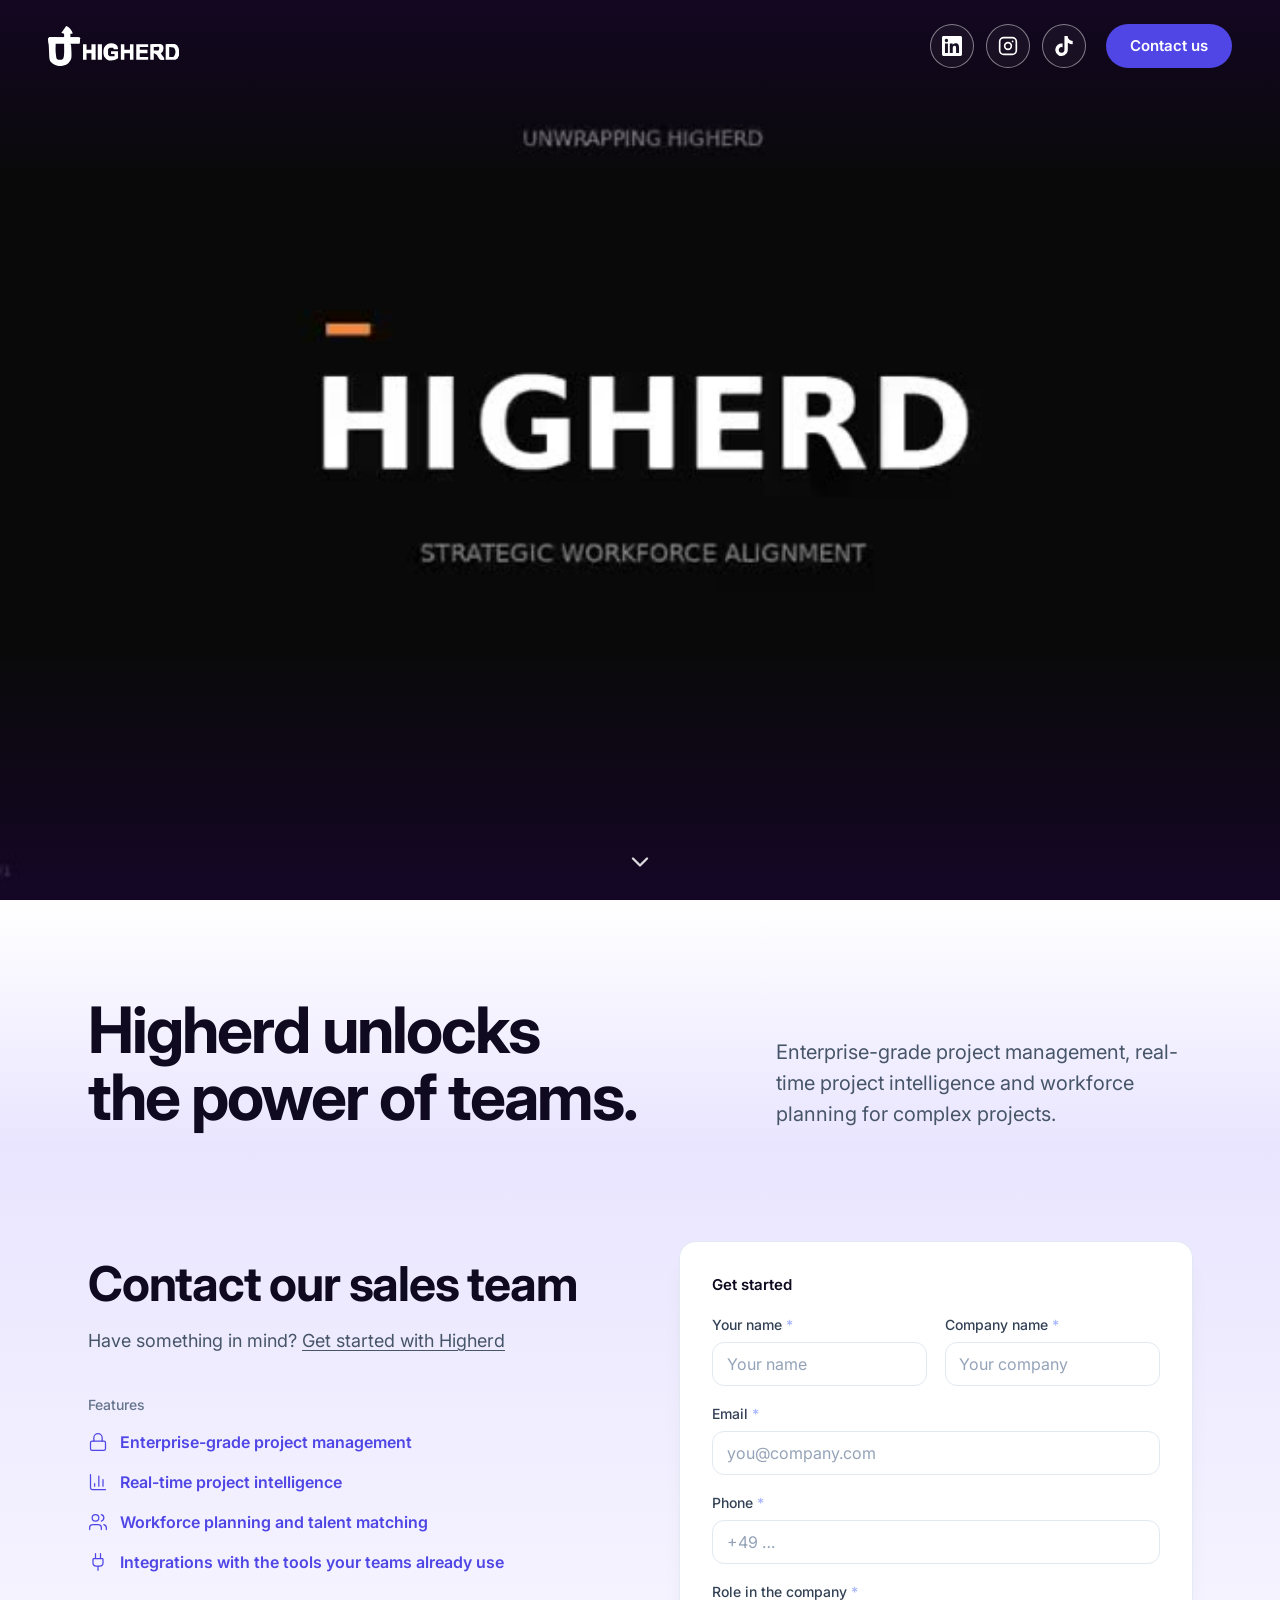
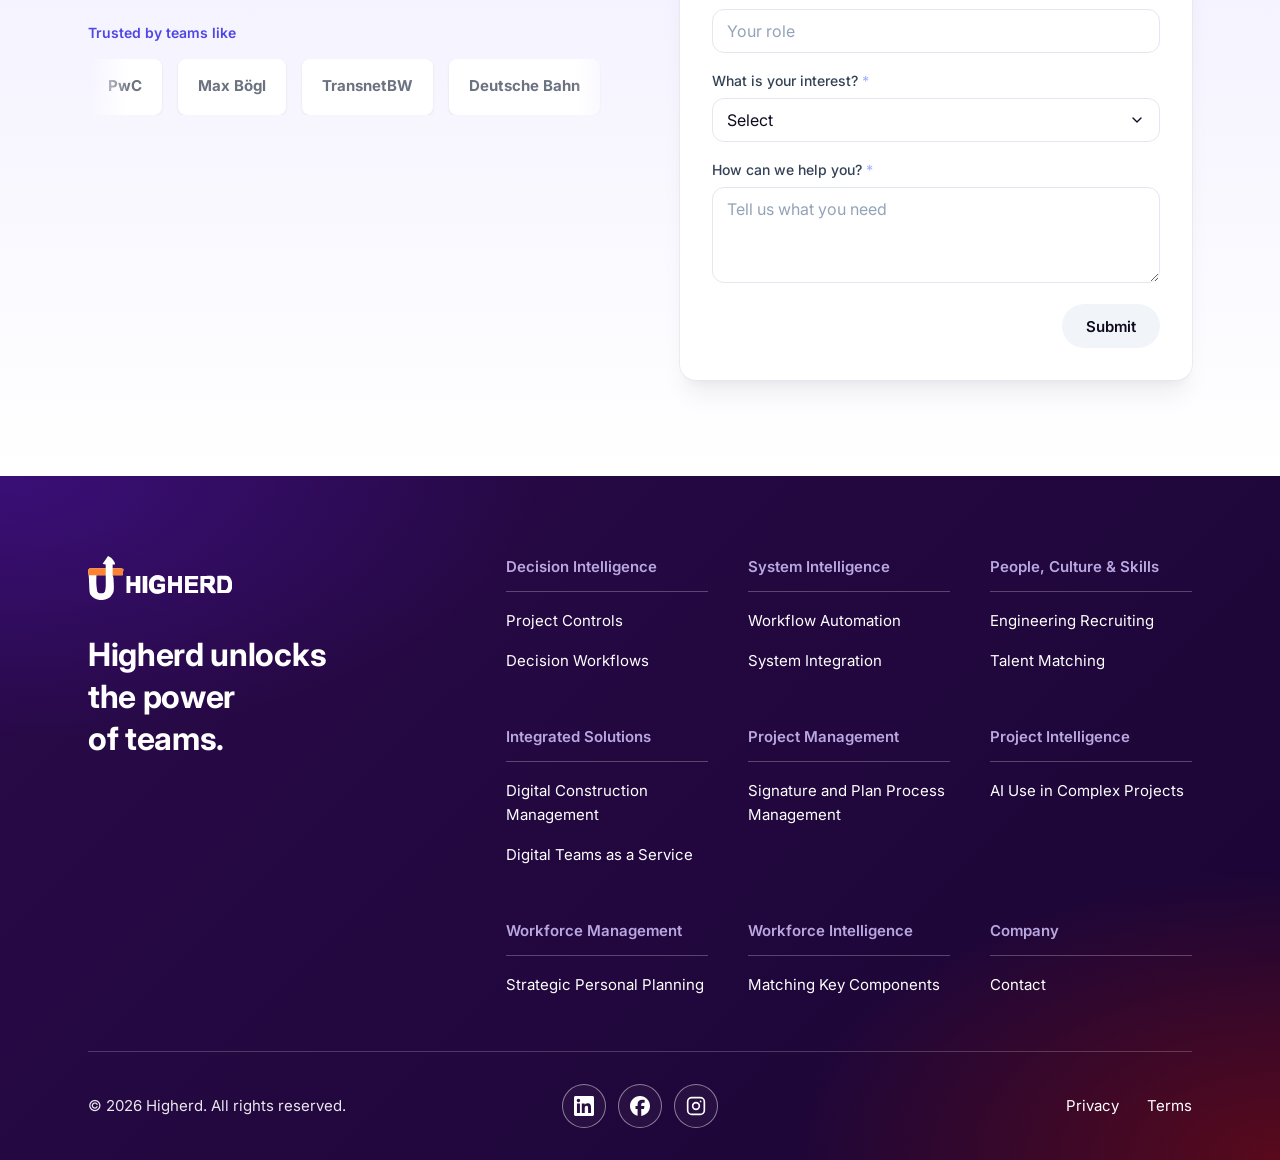
==== index.html @ 8d68bb4e "Footer: white logo with orange accent, no badge" ====
<!DOCTYPE html>
<html lang="en">
<head>
  <meta charset="UTF-8">
  <meta name="viewport" content="width=device-width, initial-scale=1">
  <title>Higherd – Unlocking the power of teams</title>
  <meta name="description" content="Higherd brings enterprise-grade project management, real-time project intelligence and workforce planning to complex construction projects.">
  <meta name="theme-color" content="#1A0533">

  <!-- Open Graph -->
  <meta property="og:type" content="website">
  <meta property="og:site_name" content="Higherd">
  <meta property="og:title" content="Higherd – Unlocking the power of teams">
  <meta property="og:description" content="Enterprise-grade project management, real-time project intelligence and workforce planning for complex projects.">
  <meta property="og:image" content="https://higherdcoding.github.io/Higherd/assets/img/hero-poster.jpg">
  <meta property="og:url" content="https://higherdcoding.github.io/Higherd/">
  <meta name="twitter:card" content="summary_large_image">

  <!-- Favicon -->
  <link rel="icon" href="assets/img/favicon.svg" type="image/svg+xml">

  <!-- Fonts -->
  <link rel="preconnect" href="https://fonts.googleapis.com">
  <link rel="preconnect" href="https://fonts.gstatic.com" crossorigin>
  <link href="https://fonts.googleapis.com/css2?family=Inter:wght@400;500;600;700&display=swap" rel="stylesheet">

  <link rel="stylesheet" href="css/style.css?v=5">
  <script src="js/main.js?v=5" defer></script>
</head>
<body>

  <!-- Icon sprite (referenced with <use>) -->
  <svg class="sprite" xmlns="http://www.w3.org/2000/svg" aria-hidden="true" focusable="false">
    <symbol id="icon-linkedin" viewBox="0 0 24 24">
      <path fill="currentColor" d="M20.45 20.45h-3.55v-5.57c0-1.33-.03-3.04-1.85-3.04-1.86 0-2.14 1.45-2.14 2.94v5.67H9.35V9h3.41v1.56h.05c.48-.9 1.64-1.85 3.37-1.85 3.6 0 4.27 2.37 4.27 5.46v6.28zM5.34 7.43a2.06 2.06 0 1 1 0-4.13 2.06 2.06 0 0 1 0 4.13zm1.78 13.02H3.56V9h3.56v11.45zM22.23 0H1.77C.79 0 0 .77 0 1.73v20.54C0 23.23.79 24 1.77 24h20.45c.98 0 1.78-.77 1.78-1.73V1.73C24 .77 23.2 0 22.22 0z"/>
    </symbol>
    <symbol id="icon-instagram" viewBox="0 0 24 24">
      <g fill="none" stroke="currentColor" stroke-width="2" stroke-linecap="round" stroke-linejoin="round">
        <rect x="2" y="2" width="20" height="20" rx="5"/>
        <circle cx="12" cy="12" r="4"/>
        <path d="M17.5 6.5h.01"/>
      </g>
    </symbol>
    <symbol id="icon-tiktok" viewBox="0 0 24 24">
      <path fill="currentColor" d="M12.53.02C13.84 0 15.14.01 16.44 0c.08 1.53.63 3.09 1.75 4.17 1.12 1.11 2.7 1.62 4.24 1.79v4.03a10.6 10.6 0 0 1-5.82-1.9c-.01 2.92.01 5.84-.02 8.75a7.6 7.6 0 0 1-1.35 3.94 7.47 7.47 0 0 1-5.91 3.21 7.3 7.3 0 0 1-4.08-1.03 7.53 7.53 0 0 1-3.65-5.71c-.02-.5-.03-1-.01-1.49a7.5 7.5 0 0 1 8.73-6.68c.02 1.48-.04 2.96-.04 4.44a3.43 3.43 0 0 0-4.38 2.12c-.21.51-.15 1.07-.14 1.61a3.2 3.2 0 0 0 3.5 2.87 3.3 3.3 0 0 0 2.77-1.61c.19-.33.4-.67.41-1.06.1-1.79.06-3.57.07-5.36.01-4.03-.01-8.05.02-12.07z"/>
    </symbol>
    <symbol id="icon-facebook" viewBox="0 0 24 24">
      <path fill="currentColor" d="M9.1 23.69v-7.98H6.63v-3.67H9.1v-1.58c0-4.09 1.85-5.98 5.86-5.98.4 0 .96.04 1.47.1.39.04.78.11 1.14.2v3.32l-.65-.03-.73-.01c-.71 0-1.26.1-1.68.31-.28.14-.52.36-.68.62-.26.42-.37 1-.37 1.75v1.3h3.92l-.39 2.1-.29 1.56H13.5v8.25C19.4 23.24 24 18.18 24 12.04c0-6.63-5.37-12-12-12S0 5.42 0 12.04c0 5.63 3.87 10.35 9.1 11.65z"/>
    </symbol>
    <symbol id="icon-lock" viewBox="0 0 24 24">
      <g fill="none" stroke="currentColor" stroke-width="1.5" stroke-linecap="round" stroke-linejoin="round">
        <rect width="18" height="11" x="3" y="11" rx="2"/>
        <path d="M7 11V7a5 5 0 0 1 10 0v4"/>
      </g>
    </symbol>
    <symbol id="icon-chart" viewBox="0 0 24 24">
      <path fill="none" stroke="currentColor" stroke-width="1.5" stroke-linecap="round" stroke-linejoin="round" d="M3 3v16a2 2 0 0 0 2 2h16M18 17V9M13 17V5M8 17v-3"/>
    </symbol>
    <symbol id="icon-users" viewBox="0 0 24 24">
      <g fill="none" stroke="currentColor" stroke-width="1.5" stroke-linecap="round" stroke-linejoin="round">
        <path d="M16 21v-2a4 4 0 0 0-4-4H6a4 4 0 0 0-4 4v2M16 3.13a4 4 0 0 1 0 7.74M22 21v-2a4 4 0 0 0-3-3.87"/>
        <circle cx="9" cy="7" r="4"/>
      </g>
    </symbol>
    <symbol id="icon-plug" viewBox="0 0 24 24">
      <path fill="none" stroke="currentColor" stroke-width="1.5" stroke-linecap="round" stroke-linejoin="round" d="M12 22v-5M15 8V2M9 8V2M17 8a1 1 0 0 1 1 1v4a4 4 0 0 1-4 4h-4a4 4 0 0 1-4-4V9a1 1 0 0 1 1-1z"/>
    </symbol>
    <symbol id="icon-check" viewBox="0 0 24 24">
      <path fill="none" stroke="currentColor" stroke-width="2" stroke-linecap="round" stroke-linejoin="round" d="M20 6 9 17l-5-5"/>
    </symbol>
    <symbol id="icon-chevron-down" viewBox="0 0 24 24">
      <path fill="none" stroke="currentColor" stroke-width="2" stroke-linecap="round" stroke-linejoin="round" d="m6 9 6 6 6-6"/>
    </symbol>
  </svg>

  <main>
    <!-- ============ HERO ============ -->
    <section class="hero" aria-label="Higherd brand video">
      <div class="hero__media" aria-hidden="true">
        <video class="hero__video" autoplay muted loop playsinline preload="metadata"
               poster="assets/img/hero-poster.jpg" tabindex="-1">
          <source src="assets/video/higherd-hero-mobile.mp4" type="video/mp4" media="(max-width: 768px)">
          <source src="assets/video/higherd-hero.mp4" type="video/mp4">
        </video>
        <div class="hero__overlay"></div>
      </div>

      <header class="hero__bar">
        <a class="logo" href="./" aria-label="Higherd home">
          <img src="assets/img/logo-white.svg" alt="Higherd" width="131" height="40">
        </a>
      </header>

      <nav class="hero__actions" aria-label="Social media and contact">
        <ul class="social">
          <li>
            <a class="social__link" href="https://www.linkedin.com/company/82263184/" target="_blank" rel="noopener noreferrer" aria-label="Higherd on LinkedIn (opens in a new tab)">
              <svg aria-hidden="true" focusable="false"><use href="#icon-linkedin"/></svg>
            </a>
          </li>
          <li>
            <a class="social__link" href="https://www.instagram.com/higherd_solutions/" target="_blank" rel="noopener noreferrer" aria-label="Higherd on Instagram (opens in a new tab)">
              <svg aria-hidden="true" focusable="false"><use href="#icon-instagram"/></svg>
            </a>
          </li>
          <li>
            <a class="social__link" href="https://www.tiktok.com/@higherd_solutions" target="_blank" rel="noopener noreferrer" aria-label="Higherd on TikTok (opens in a new tab)">
              <svg aria-hidden="true" focusable="false"><use href="#icon-tiktok"/></svg>
            </a>
          </li>
        </ul>
        <a class="btn btn--primary" href="#contact">Contact us</a>
      </nav>

      <a class="hero__scroll" href="#intro" aria-label="Scroll down">
        <svg aria-hidden="true" focusable="false"><use href="#icon-chevron-down"/></svg>
      </a>
    </section>

    <!-- ============ INTRO ============ -->
    <section class="intro" id="intro" aria-labelledby="intro-title">
      <div class="intro__inner">
        <h1 id="intro-title" class="intro__title">Higherd unlocks the power of&nbsp;teams.</h1>
        <p class="intro__subline">Enterprise-grade project management, real-time project intelligence and workforce planning for complex projects.</p>
      </div>
    </section>

    <!-- ============ CONTACT ============ -->
    <section class="contact" id="contact" aria-labelledby="contact-title">
      <div class="contact__inner">
        <div class="contact__intro">
          <h2 id="contact-title" class="contact__title">Contact our sales team</h2>
          <p class="contact__lead">Have something in mind? <a href="#field-name">Get started with Higherd</a></p>

          <h3 class="contact__label">Features</h3>
          <ul class="features">
            <li><svg aria-hidden="true" focusable="false"><use href="#icon-lock"/></svg>Enterprise-grade project management</li>
            <li><svg aria-hidden="true" focusable="false"><use href="#icon-chart"/></svg>Real-time project intelligence</li>
            <li><svg aria-hidden="true" focusable="false"><use href="#icon-users"/></svg>Workforce planning and talent matching</li>
            <li><svg aria-hidden="true" focusable="false"><use href="#icon-plug"/></svg>Integrations with the tools your teams already use</li>
          </ul>

          <h3 class="contact__label contact__label--accent">Trusted by teams like</h3>
          <!-- TODO: replace the text chips with the real client logo files (e.g. <img src="assets/img/clients/db.svg" alt="Deutsche Bahn">) -->
          <div class="clients">
            <ul class="clients__track">
              <li>PwC</li>
              <li>Max Bögl</li>
              <li>TransnetBW</li>
              <li>Deutsche Bahn</li>
              <li>Alstom</li>
              <li>BEW</li>
              <li>Die Autobahn</li>
              <li>Hays</li>
            </ul>
            <!-- Duplicate for the seamless scrolling loop; hidden from screen readers -->
            <ul class="clients__track" aria-hidden="true">
              <li>PwC</li>
              <li>Max Bögl</li>
              <li>TransnetBW</li>
              <li>Deutsche Bahn</li>
              <li>Alstom</li>
              <li>BEW</li>
              <li>Die Autobahn</li>
              <li>Hays</li>
            </ul>
          </div>
        </div>

        <div class="contact__card">
          <!-- TODO: replace FORM_ENDPOINT_HERE with your form backend URL (e.g. https://formspree.io/f/xxxxxxx) -->
          <form class="form" id="contact-form" action="FORM_ENDPOINT_HERE" method="POST" novalidate>
            <p class="form__title">Get started</p>

            <div class="form__row">
              <div class="field">
                <label for="field-name">Your name <span class="req" aria-hidden="true">*</span></label>
                <input id="field-name" name="name" type="text" placeholder="Your name" autocomplete="name" required>
                <p class="field__error" id="field-name-error"></p>
              </div>
              <div class="field">
                <label for="field-company">Company name <span class="req" aria-hidden="true">*</span></label>
                <input id="field-company" name="company" type="text" placeholder="Your company" autocomplete="organization" required>
                <p class="field__error" id="field-company-error"></p>
              </div>
            </div>

            <div class="field">
              <label for="field-email">Email <span class="req" aria-hidden="true">*</span></label>
              <input id="field-email" name="email" type="email" placeholder="you@company.com" autocomplete="email" required>
              <p class="field__error" id="field-email-error"></p>
            </div>

            <div class="field">
              <label for="field-phone">Phone <span class="req" aria-hidden="true">*</span></label>
              <input id="field-phone" name="phone" type="tel" placeholder="+49 …" autocomplete="tel" required>
              <p class="field__error" id="field-phone-error"></p>
            </div>

            <div class="field">
              <label for="field-role">Role in the company <span class="req" aria-hidden="true">*</span></label>
              <input id="field-role" name="role" type="text" placeholder="Your role" autocomplete="organization-title" required>
              <p class="field__error" id="field-role-error"></p>
            </div>

            <div class="field">
              <label for="field-interest">What is your interest? <span class="req" aria-hidden="true">*</span></label>
              <select id="field-interest" name="requestType" required>
                <option value="">Select</option>
                <option>Project Management</option>
                <option>Project Intelligence</option>
                <option>Workforce Management</option>
                <option>Workforce Intelligence</option>
                <option>Not sure yet</option>
              </select>
              <p class="field__error" id="field-interest-error"></p>
            </div>

            <div class="field">
              <label for="field-message">How can we help you? <span class="req" aria-hidden="true">*</span></label>
              <textarea id="field-message" name="message" rows="3" placeholder="Tell us what you need" required></textarea>
              <p class="field__error" id="field-message-error"></p>
            </div>

            <p class="form__status" role="status" aria-live="polite"></p>

            <div class="form__actions">
              <button class="btn btn--light" type="submit">Submit</button>
            </div>
          </form>

          <div class="form__success" hidden tabindex="-1">
            <span class="form__success-icon"><svg aria-hidden="true" focusable="false"><use href="#icon-check"/></svg></span>
            <p class="form__success-title">Thank you!</p>
            <p>We've received your message and will get back to you shortly.</p>
          </div>
        </div>
      </div>
    </section>
  </main>

  <!-- ============ FOOTER ============ -->
  <footer class="footer" id="site-footer">
    <div class="footer__inner">
      <div class="footer__top">
        <div class="footer__brand">
          <a class="logo" href="./" aria-label="Higherd home">
            <img src="assets/img/logo-white-accent.svg" alt="Higherd" width="144" height="44" loading="lazy">
          </a>
          <p class="footer__tagline">Higherd unlocks<br>the power<br>of teams.</p>
        </div>

        <nav class="footer__groups" aria-label="Footer">
          <div class="footer__group">
            <h2 class="footer__heading">Decision Intelligence</h2>
            <ul class="footer__links">
              <li><a href="#">Project Controls</a></li><!-- TODO: add URL -->
              <li><a href="#">Decision Workflows</a></li><!-- TODO: add URL -->
            </ul>
          </div>
          <div class="footer__group">
            <h2 class="footer__heading">System Intelligence</h2>
            <ul class="footer__links">
              <li><a href="#">Workflow Automation</a></li><!-- TODO: add URL -->
              <li><a href="#">System Integration</a></li><!-- TODO: add URL -->
            </ul>
          </div>
          <div class="footer__group">
            <h2 class="footer__heading">People, Culture &amp; Skills</h2>
            <ul class="footer__links">
              <li><a href="#">Engineering Recruiting</a></li><!-- TODO: add URL -->
              <li><a href="#">Talent Matching</a></li><!-- TODO: add URL -->
            </ul>
          </div>

          <div class="footer__group">
            <h2 class="footer__heading">Integrated Solutions</h2>
            <ul class="footer__links">
              <li><a href="#">Digital Construction Management</a></li><!-- TODO: add URL -->
              <li><a href="#">Digital Teams as a Service</a></li><!-- TODO: add URL -->
            </ul>
          </div>
          <div class="footer__group">
            <h2 class="footer__heading">Project Management</h2>
            <ul class="footer__links">
              <li><a href="#">Signature and Plan Process Management</a></li><!-- TODO: add URL -->
            </ul>
          </div>
          <div class="footer__group">
            <h2 class="footer__heading">Project Intelligence</h2>
            <ul class="footer__links">
              <li><a href="#">AI Use in Complex Projects</a></li><!-- TODO: add URL -->
            </ul>
          </div>

          <div class="footer__group">
            <h2 class="footer__heading">Workforce Management</h2>
            <ul class="footer__links">
              <li><a href="#">Strategic Personal Planning</a></li><!-- TODO: add URL -->
            </ul>
          </div>
          <div class="footer__group">
            <h2 class="footer__heading">Workforce Intelligence</h2>
            <ul class="footer__links">
              <li><a href="#">Matching Key Components</a></li><!-- TODO: add URL -->
            </ul>
          </div>
          <div class="footer__group">
            <h2 class="footer__heading">Company</h2>
            <ul class="footer__links">
              <li><a href="#contact">Contact</a></li>
            </ul>
          </div>
        </nav>
      </div>

      <div class="footer__bottom">
        <p class="footer__copy">&copy; <span id="year">2026</span> Higherd. All rights reserved.</p>

        <ul class="social">
          <li>
            <a class="social__link" href="https://www.linkedin.com/company/82263184/" target="_blank" rel="noopener noreferrer" aria-label="Higherd on LinkedIn (opens in a new tab)">
              <svg aria-hidden="true" focusable="false"><use href="#icon-linkedin"/></svg>
            </a>
          </li>
          <li>
            <a class="social__link" href="https://www.facebook.com/p/Higherd-Solutions-100089678569215/" target="_blank" rel="noopener noreferrer" aria-label="Higherd on Facebook (opens in a new tab)">
              <svg aria-hidden="true" focusable="false"><use href="#icon-facebook"/></svg>
            </a>
          </li>
          <li>
            <a class="social__link" href="https://www.instagram.com/higherd_solutions/" target="_blank" rel="noopener noreferrer" aria-label="Higherd on Instagram (opens in a new tab)">
              <svg aria-hidden="true" focusable="false"><use href="#icon-instagram"/></svg>
            </a>
          </li>
        </ul>

        <ul class="footer__legal">
          <li><a href="#">Privacy</a></li><!-- TODO: add URL -->
          <li><a href="#">Terms</a></li><!-- TODO: add URL -->
        </ul>
      </div>
    </div>
  </footer>

</body>
</html>
---- css/style.css ----
/* =========================================================
   Higherd – single page
   Mobile-first. Breakpoints: 480px, 768px (tablet), 1024px (desktop)
   ========================================================= */

/* ---------- 1. Design tokens ---------- */
:root {
  --color-primary:      #4F46E5;
  --color-primary-dark: #4338CA;
  --color-logo:         #5B21B6;
  --color-bg-light:     #E9E5FF;
  --color-text:         #0F0A1F;
  --color-text-muted:   #475569;
  --color-footer-1:     #2A0A4A;
  --color-footer-2:     #1A0533;
  --color-footer-3:     #5C0A1A;
  --color-footer-glow:  #3B0F7A;
  --color-footer-head:  #B9A8E0;
  --color-white:        #FFFFFF;

  --font-sans: "Inter", system-ui, -apple-system, "Segoe UI", Roboto, Arial, sans-serif;

  --gutter: 16px;
  --content-max: 1200px;
  --tap: 44px;
  --radius-pill: 999px;
  --transition: 180ms ease;
}

/* ---------- 2. Reset & base ---------- */
*,
*::before,
*::after {
  box-sizing: border-box;
}

html {
  -webkit-text-size-adjust: 100%;
  scroll-behavior: smooth;
}

body {
  margin: 0;
  font-family: var(--font-sans);
  font-size: 1rem;
  line-height: 1.5;
  color: var(--color-text);
  background: var(--color-footer-2);
  -webkit-font-smoothing: antialiased;
}

img,
svg,
video {
  display: block;
  max-width: 100%;
}

h1,
h2,
p,
ul {
  margin: 0;
}

ul {
  padding: 0;
  list-style: none;
}

a {
  color: inherit;
}

/* Visible focus for keyboard users (white ring + purple halo works on video and dark footer) */
:focus-visible {
  outline: 3px solid var(--color-white);
  outline-offset: 3px;
  box-shadow: 0 0 0 6px rgba(79, 70, 229, 0.6);
}

/* Hidden SVG sprite */
.sprite {
  position: absolute;
  width: 0;
  height: 0;
  overflow: hidden;
}

/* ---------- 3. Shared components ---------- */

/* Logo */
.logo {
  display: inline-block;
  border-radius: 6px;
}

.logo img {
  height: 40px;
  width: auto;
}

/* Pill button */
.btn {
  display: inline-flex;
  align-items: center;
  justify-content: center;
  min-height: var(--tap);
  padding: 0 1.5rem;
  border-radius: var(--radius-pill);
  font-weight: 600;
  font-size: 0.9375rem;
  text-decoration: none;
  white-space: nowrap;
  transition: background-color var(--transition), transform var(--transition);
}

.btn--primary {
  background: var(--color-primary);
  color: var(--color-white);
}

.btn--primary:hover {
  background: var(--color-primary-dark);
}

.btn--primary:active {
  transform: translateY(1px);
}

/* Social icon buttons (circular outline, fill white on hover) */
.social {
  display: flex;
  gap: 12px;
}

.social__link {
  display: grid;
  place-items: center;
  width: var(--tap);
  height: var(--tap);
  border: 1px solid rgba(255, 255, 255, 0.45);
  border-radius: 50%;
  color: var(--color-white);
  background: rgba(255, 255, 255, 0.04);
  transition: background-color var(--transition), color var(--transition), border-color var(--transition);
}

.social__link svg {
  width: 20px;
  height: 20px;
}

.social__link:hover {
  background: var(--color-white);
  border-color: var(--color-white);
  color: var(--color-logo);
}

/* ---------- 4. Hero ---------- */
.hero {
  position: relative;
  display: grid;
  grid-template-rows: auto 1fr auto;
  min-height: 100vh;      /* fallback */
  min-height: 100svh;
  padding: 20px var(--gutter) 16px;
  color: var(--color-white);
  overflow: hidden;
  isolation: isolate;
}

/* Background video + poster fallback */
.hero__media {
  position: absolute;
  inset: 0;
  z-index: -1;
  background: var(--color-footer-2) url("../assets/img/hero-poster.jpg") center / cover no-repeat;
}

.hero__video {
  width: 100%;
  height: 100%;
  object-fit: cover;
}

/* Portrait screens: show the whole landscape frame so the video's own text isn't cropped.
   #090909 matches the video's background, so the letterbox is invisible. */
@media (max-aspect-ratio: 1/1) {
  .hero__media {
    background-color: #090909;
    background-size: contain;
  }

  .hero__video {
    object-fit: contain;
  }
}

/* Shade only the top and bottom edges (logo, buttons, chevron);
   the middle stays clear so the video's own typography reads cleanly */
.hero__overlay {
  position: absolute;
  inset: 0;
  background: linear-gradient(
    180deg,
    rgba(26, 5, 51, 0.6),
    transparent 20%,
    transparent 72%,
    rgba(26, 5, 51, 0.7)
  );
}

/* Top bar */
.hero__bar {
  display: flex;
  align-items: center;
  min-height: var(--tap);
}

/* Socials + contact: bottom area on mobile */
.hero__actions {
  grid-row: 2;
  align-self: end;
  display: flex;
  flex-wrap: wrap;
  align-items: center;
  justify-content: space-between;
  gap: 16px;
  padding-top: 1.25rem;
  border-top: 1px solid rgba(255, 255, 255, 0.2);
}

/* Scroll-down chevron */
.hero__scroll {
  grid-row: 3;
  justify-self: center;
  display: grid;
  place-items: center;
  width: var(--tap);
  height: var(--tap);
  margin-top: 12px;
  border-radius: 50%;
  color: var(--color-white);
  opacity: 0.85;
}

.hero__scroll svg {
  width: 28px;
  height: 28px;
  animation: nudge 1.8s ease-in-out infinite;
}

.hero__scroll:hover {
  opacity: 1;
}

@keyframes nudge {
  0%, 100% { transform: translateY(0); }
  50%      { transform: translateY(6px); }
}

/* ---------- 4a. Intro (headline below the video) ---------- */
.intro {
  color: var(--color-text);
  background: linear-gradient(180deg, var(--color-white), var(--color-bg-light));
}

.intro__inner {
  display: grid;
  gap: 1.25rem;
  max-width: var(--content-max);
  margin: 0 auto;
  padding: 4rem var(--gutter) 1rem;
}

.intro__title {
  font-size: clamp(2.25rem, 4vw + 1rem, 4rem);
  font-weight: 700;
  line-height: 1.05;
  letter-spacing: -0.03em;
  text-wrap: balance;
}

.intro__subline {
  max-width: 34rem;
  font-size: clamp(1.0625rem, 0.4vw + 0.95rem, 1.25rem);
  line-height: 1.55;
  color: var(--color-text-muted);
}

@media (min-width: 1024px) {
  .intro__inner {
    grid-template-columns: minmax(0, 1fr) minmax(0, 26rem);
    align-items: end;
    gap: 4rem;
    padding-top: 6rem;
  }
}

/* ---------- 4b. Contact section (lavender → white, form card) ---------- */
.contact {
  scroll-margin-top: 0;
  box-shadow: 0 -2px 0 var(--color-bg-light);   /* hides a sub-pixel seam with the intro band */
  color: var(--color-text);
  background: linear-gradient(180deg, var(--color-bg-light) 0%, #F4F2FF 45%, var(--color-white) 100%);
}

/* Focus ring for light backgrounds */
.contact :focus-visible {
  outline-color: var(--color-primary);
  box-shadow: none;
}

.contact__inner {
  display: grid;
  grid-template-columns: minmax(0, 1fr);   /* stops the marquee from widening the column */
  gap: 3rem;
  max-width: var(--content-max);
  margin: 0 auto;
  padding: 4rem var(--gutter) 5rem;
}

.contact__title {
  font-size: clamp(2rem, 3vw + 1.25rem, 3rem);
  font-weight: 700;
  line-height: 1.1;
  letter-spacing: -0.025em;
}

.contact__lead {
  margin-top: 1rem;
  font-size: 1.125rem;
  color: var(--color-text-muted);
}

.contact__lead a {
  color: var(--color-text-muted);
  text-underline-offset: 3px;
}

.contact__lead a:hover {
  color: var(--color-primary);
}

.contact__label {
  margin: 2.5rem 0 1rem;
  font-size: 0.875rem;
  font-weight: 500;
  color: #64748B;
}

.contact__label--accent {
  margin-top: 3rem;
  font-weight: 600;
  color: var(--color-primary);
}

/* Feature list */
.features {
  display: grid;
  gap: 1.1rem;
}

.features li {
  display: flex;
  align-items: flex-start;
  gap: 0.75rem;
  font-weight: 600;
  line-height: 1.4;
  color: var(--color-primary);
}

.features svg {
  flex-shrink: 0;
  width: 20px;
  height: 20px;
  margin-top: 1px;
}

/* "Trusted by" marquee */
.clients {
  display: flex;
  overflow: hidden;
  mask-image: linear-gradient(90deg, transparent, #000 8%, #000 92%, transparent);
}

.clients__track {
  display: flex;
  flex-shrink: 0;
  gap: 1rem;
  padding-right: 1rem;
  animation: marquee 30s linear infinite;
}

.clients:hover .clients__track {
  animation-play-state: paused;
}

.clients__track li {
  display: grid;
  place-items: center;
  height: 56px;
  padding: 0 1.25rem;
  border-radius: 8px;
  background: var(--color-white);
  box-shadow: 0 1px 3px rgba(15, 10, 31, 0.08);
  font-weight: 700;
  font-size: 0.9375rem;
  color: #6B7280;
  white-space: nowrap;
}

@keyframes marquee {
  to { transform: translateX(-100%); }
}

/* Form card */
.contact__card {
  padding: 1.5rem 1.25rem;
  border-radius: 16px;
  background: var(--color-white);
  box-shadow:
    0 0 0 1px rgba(226, 232, 240, 0.7),
    0 20px 25px -5px rgba(15, 10, 31, 0.06),
    0 8px 10px -6px rgba(15, 10, 31, 0.05);
}

.form {
  display: grid;
  gap: 1.1rem;
}

.form__title {
  font-size: 0.9375rem;
  font-weight: 600;
}

.form__row {
  display: grid;
  gap: 1.1rem;
}

.field {
  display: grid;
  gap: 0.4rem;
}

.field label {
  font-size: 0.875rem;
  font-weight: 500;
  color: #334155;
}

.req {
  color: #A5B4FC;
}

.field input,
.field select,
.field textarea {
  width: 100%;
  min-height: var(--tap);
  padding: 0.55rem 0.85rem;
  border: 1px solid #E2E8F0;
  border-radius: 12px;
  background: var(--color-white);
  font: inherit;
  font-size: 1rem;      /* 16px avoids iOS zoom on focus */
  color: var(--color-text);
  transition: border-color var(--transition), box-shadow var(--transition);
}

.field textarea {
  min-height: 96px;
  resize: vertical;
}

.field select {
  appearance: none;
  padding-right: 2.5rem;
  background: var(--color-white) url("data:image/svg+xml,%3Csvg xmlns='http://www.w3.org/2000/svg' viewBox='0 0 24 24' fill='none' stroke='%230F0A1F' stroke-width='2' stroke-linecap='round' stroke-linejoin='round'%3E%3Cpath d='m6 9 6 6 6-6'/%3E%3C/svg%3E") right 0.85rem center / 16px no-repeat;
  cursor: pointer;
}

.field ::placeholder {
  color: #94A3B8;
}

.field input:hover,
.field select:hover,
.field textarea:hover {
  border-color: #CBD5E1;
}

.field input:focus,
.field select:focus,
.field textarea:focus {
  outline: none;
  border-color: var(--color-primary);
  box-shadow: 0 0 0 3px rgba(79, 70, 229, 0.18);
}

.field [aria-invalid="true"] {
  border-color: #DC2626;
}

.field [aria-invalid="true"]:focus {
  box-shadow: 0 0 0 3px rgba(220, 38, 38, 0.15);
}

.field__error {
  font-size: 0.8125rem;
  color: #DC2626;
}

.field__error:empty {
  display: none;
}

.form__status {
  font-size: 0.875rem;
  color: #B91C1C;
}

.form__status:empty {
  display: none;
}

.form__actions {
  display: flex;
  justify-content: flex-end;
  margin-top: 0.25rem;
}

/* Light pill button (as on the reference contact page) */
.btn--light {
  border: 0;
  background: #F1F5F9;
  color: var(--color-text);
  cursor: pointer;
  font-family: inherit;
}

.btn--light:hover {
  background: var(--color-primary);
  color: var(--color-white);
}

.btn--light[disabled] {
  cursor: progress;
  opacity: 0.7;
}

/* Success message */
.form__success {
  display: grid;
  justify-items: center;
  gap: 0.5rem;
  padding: 2.5rem 0;
  text-align: center;
  color: var(--color-text-muted);
  outline: none;
}

.form[hidden],
.form__success[hidden] {
  display: none;
}

.form__success-icon {
  display: grid;
  place-items: center;
  width: 56px;
  height: 56px;
  margin-bottom: 0.5rem;
  border-radius: 50%;
  background: var(--color-bg-light);
  color: var(--color-primary);
}

.form__success-icon svg {
  width: 28px;
  height: 28px;
}

.form__success-title {
  font-size: 1.25rem;
  font-weight: 700;
  color: var(--color-text);
}

@media (min-width: 480px) {
  .form__row {
    grid-template-columns: 1fr 1fr;
  }

  .contact__card {
    padding: 2rem;
  }
}

@media (min-width: 1024px) {
  .contact__inner {
    grid-template-columns: minmax(0, 1fr) minmax(0, 32rem);
    align-items: start;
    gap: 4rem;
    padding-top: 6rem;
    padding-bottom: 6rem;
  }

  .contact__intro {
    padding-top: 1rem;
  }
}

/* ---------- 5. Footer ---------- */
.footer {
  color: var(--color-white);
  background:
    radial-gradient(60% 55% at 0% 0%, rgba(59, 15, 122, 0.95), transparent 70%),
    radial-gradient(55% 60% at 100% 100%, rgba(92, 10, 26, 0.95), transparent 70%),
    linear-gradient(135deg, var(--color-footer-1), var(--color-footer-2));
}

.footer__inner {
  max-width: var(--content-max);
  margin: 0 auto;
  padding: 3.5rem var(--gutter) 2rem;
}

.footer__top {
  display: grid;
  gap: 2.5rem;
}

.footer__brand .logo img {
  height: 44px;
}

.footer__tagline {
  margin-top: 1.75rem;
  font-size: clamp(1.75rem, 1.5vw + 1.4rem, 2rem);
  font-weight: 700;
  line-height: 1.3;
  letter-spacing: -0.01em;
}

/* Link groups */
.footer__groups {
  display: grid;
  grid-template-columns: 1fr;
  gap: 2rem 2.5rem;
}

.footer__heading {
  padding-bottom: 0.75rem;
  border-bottom: 1px solid rgba(255, 255, 255, 0.25);
  font-size: 15px;
  font-weight: 600;
  color: var(--color-footer-head);
}

.footer__links {
  display: grid;
  gap: 0.25rem;
  margin-top: 0.75rem;
}

.footer__links a,
.footer__legal a {
  display: inline-block;
  padding: 0.35rem 0;   /* comfortable tap height */
  font-size: 15px;
  line-height: 1.6;
  text-decoration: none;
  text-underline-offset: 3px;
}

.footer__links a:hover,
.footer__legal a:hover {
  text-decoration: underline;
}

/* Bottom bar */
.footer__bottom {
  display: flex;
  flex-direction: column;
  align-items: center;
  gap: 1.25rem;
  margin-top: 3rem;
  padding-top: 2rem;
  border-top: 1px solid rgba(255, 255, 255, 0.2);
  text-align: center;
}

.footer__copy {
  font-size: 15px;
  color: rgba(255, 255, 255, 0.9);
}

.footer__legal {
  display: flex;
  gap: 1.75rem;
}

/* ---------- 6. Breakpoint: ≥480px ---------- */
@media (min-width: 480px) {
  .footer__groups {
    grid-template-columns: repeat(2, minmax(0, 1fr));
  }
}

/* ---------- 7. Breakpoint: ≥768px (tablet) ---------- */
@media (min-width: 768px) {
  :root {
    --gutter: 32px;
  }

  .hero {
    grid-template-rows: auto 1fr auto;
    padding-top: 24px;
  }

  /* Socials + contact move to the top-right, aligned with the logo */
  .hero__actions {
    grid-row: auto;   /* otherwise grid row 2 becomes its positioning box */
    position: absolute;
    top: 24px;
    right: var(--gutter);
    padding: 0;
    border: 0;
    gap: 20px;
  }

  .footer__groups {
    grid-template-columns: repeat(3, minmax(0, 1fr));
  }

  .footer__bottom {
    display: grid;
    grid-template-columns: 1fr auto 1fr;
    text-align: left;
  }

  .footer__legal {
    justify-self: end;
  }
}

/* ---------- 8. Breakpoint: ≥1024px (desktop) ---------- */
@media (min-width: 1024px) {
  :root {
    --gutter: 48px;
  }

  .footer__inner {
    padding-top: 5rem;
  }

  .footer__top {
    grid-template-columns: 35% 1fr;
    gap: 2rem;
  }

  .footer__groups {
    gap: 3rem 2.5rem;
  }
}

/* Wide screens: keep the gutter in line with the footer's 1200px column */
@media (min-width: 1296px) {
  :root {
    --gutter: calc((100vw - var(--content-max)) / 2);
  }

  .footer__inner,
  .intro__inner,
  .contact__inner {
    padding-left: 0;
    padding-right: 0;
  }
}

/* ---------- 9. Reduced motion ---------- */
@media (prefers-reduced-motion: reduce) {
  html {
    scroll-behavior: auto;
  }

  /* Hide the video; .hero__media shows the poster as background */
  .hero__video {
    display: none;
  }

  .hero__scroll svg,
  .clients__track {
    animation: none;
  }

  /* Without the animation, let visitors scroll the client row instead */
  .clients {
    overflow-x: auto;
  }

  .clients__track[aria-hidden="true"] {
    display: none;
  }

  *,
  *::before,
  *::after {
    transition-duration: 0.01ms !important;
  }
}
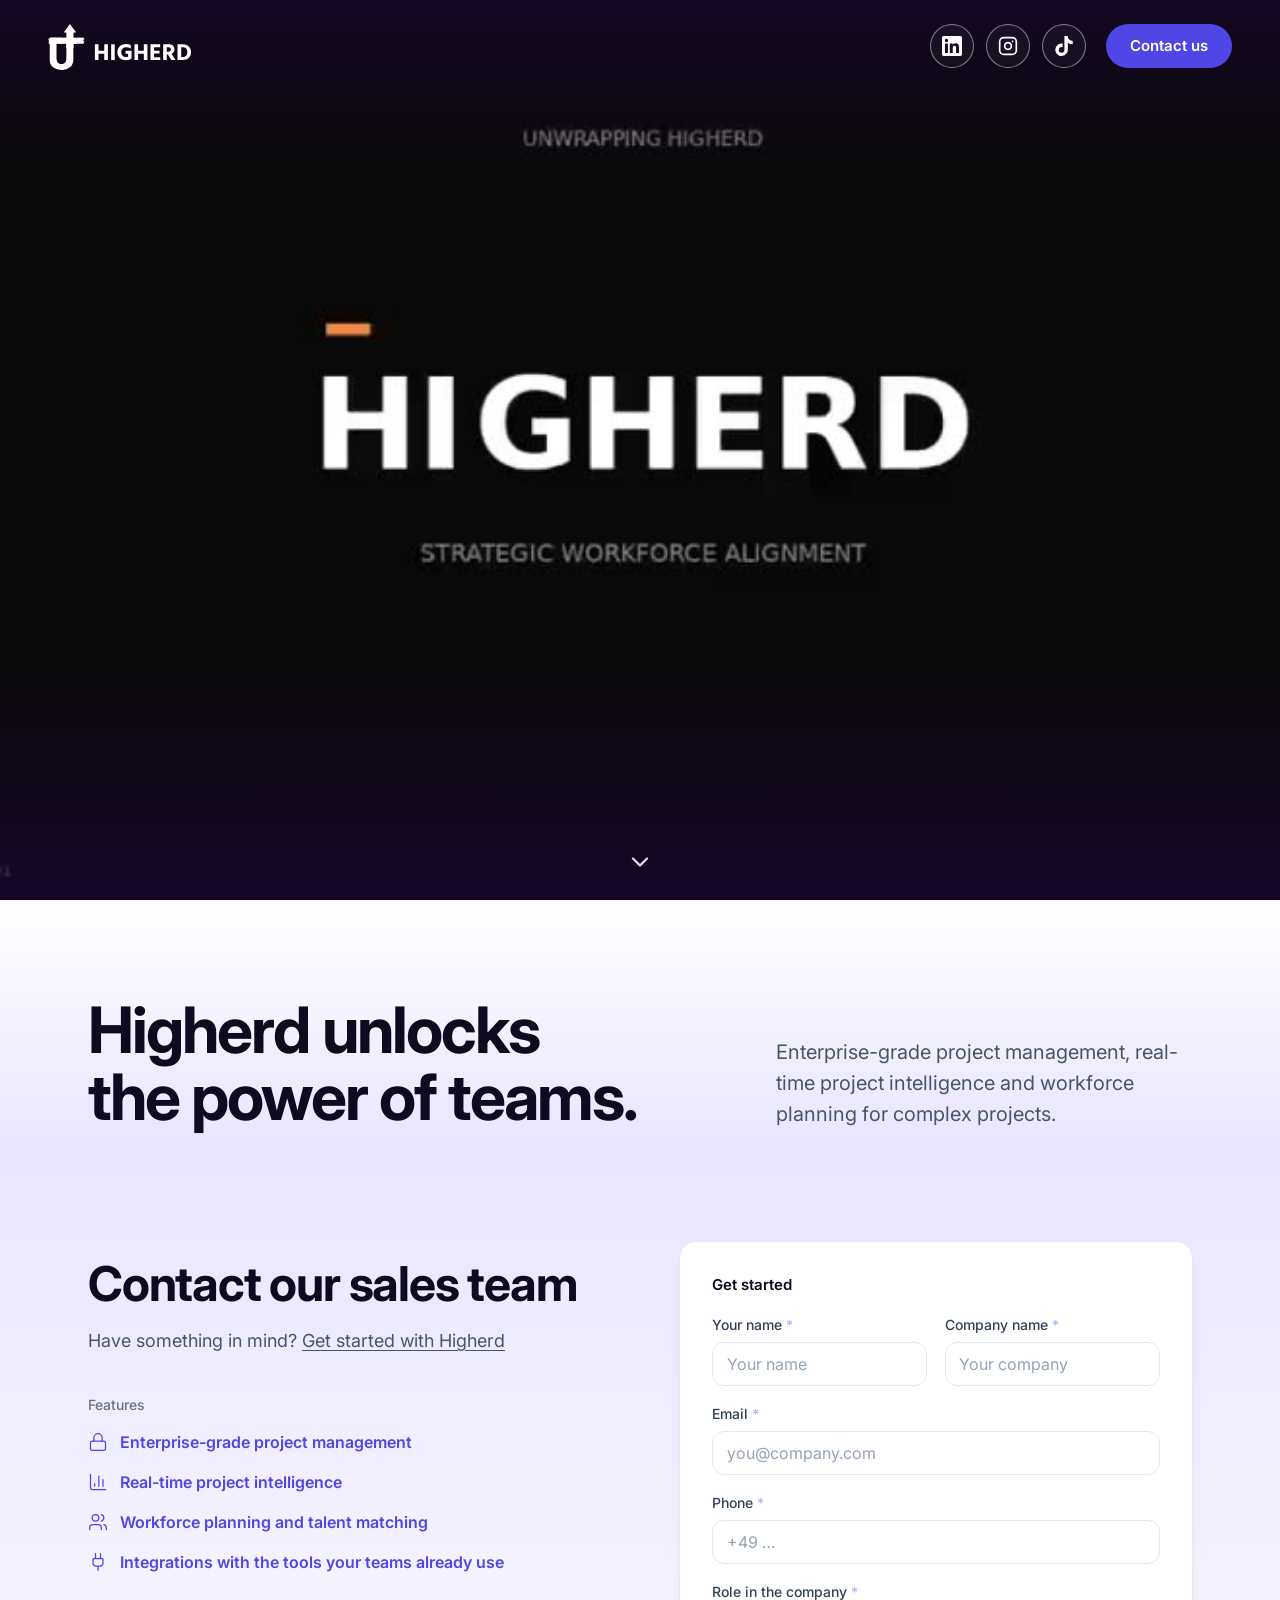
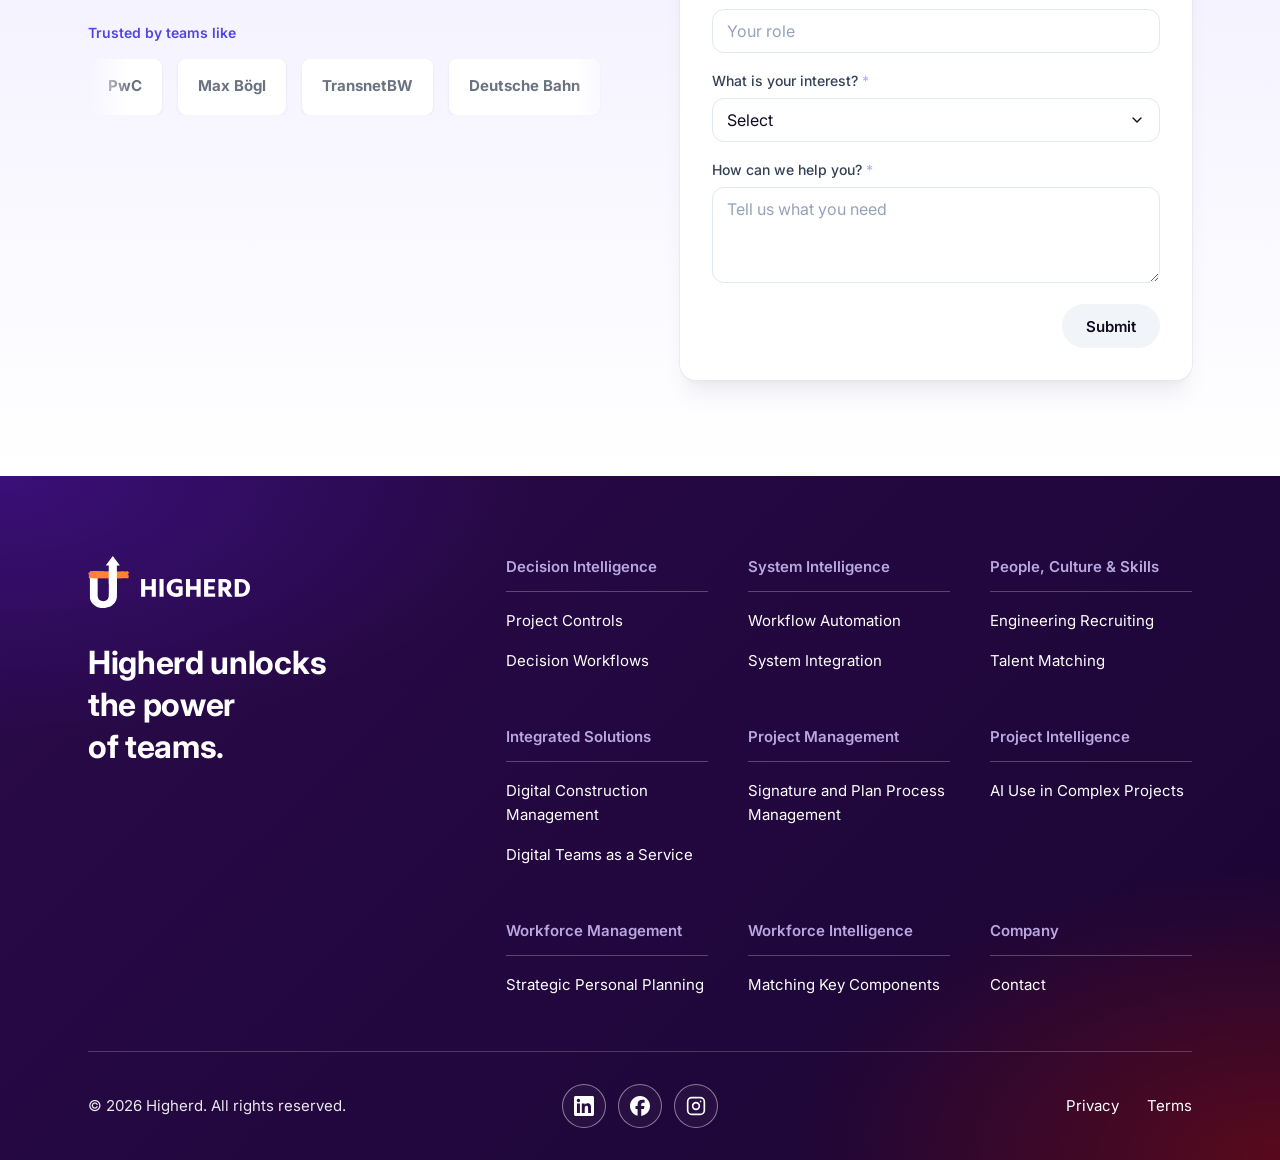
==== commit 4c709344: "Use the official high-quality Higherd logo" ====
--- a/index.html
+++ b/index.html
@@ -17,15 +17,15 @@
   <meta name="twitter:card" content="summary_large_image">
 
   <!-- Favicon -->
-  <link rel="icon" href="assets/img/favicon.svg" type="image/svg+xml">
+  <link rel="icon" href="assets/img/favicon.svg?v=8" type="image/svg+xml">
 
   <!-- Fonts -->
   <link rel="preconnect" href="https://fonts.googleapis.com">
   <link rel="preconnect" href="https://fonts.gstatic.com" crossorigin>
   <link href="https://fonts.googleapis.com/css2?family=Inter:wght@400;500;600;700&display=swap" rel="stylesheet">
 
-  <link rel="stylesheet" href="css/style.css?v=5">
-  <script src="js/main.js?v=5" defer></script>
+  <link rel="stylesheet" href="css/style.css?v=8">
+  <script src="js/main.js?v=8" defer></script>
 </head>
 <body>
 
@@ -87,7 +87,7 @@
 
       <header class="hero__bar">
         <a class="logo" href="./" aria-label="Higherd home">
-          <img src="assets/img/logo-white.svg" alt="Higherd" width="131" height="40">
+          <img src="assets/img/logo-white.svg?v=8" alt="Higherd" width="143" height="46">
         </a>
       </header>
 
@@ -168,7 +168,7 @@
         </div>
 
         <div class="contact__card">
-          <!-- TODO: replace FORM_ENDPOINT_HERE with your form backend URL (e.g. https://formspree.io/f/xxxxxxx) -->
+          <!-- TODO: replace FORM_ENDPOINT_HERE with your form service URL (e.g. Web3Forms or Formspree) -->
           <form class="form" id="contact-form" action="FORM_ENDPOINT_HERE" method="POST" novalidate>
             <p class="form__title">Get started</p>
 
@@ -245,7 +245,7 @@
       <div class="footer__top">
         <div class="footer__brand">
           <a class="logo" href="./" aria-label="Higherd home">
-            <img src="assets/img/logo-white-accent.svg" alt="Higherd" width="144" height="44" loading="lazy">
+            <img src="assets/img/logo-white-accent.svg?v=8" alt="Higherd" width="162" height="52" loading="lazy">
           </a>
           <p class="footer__tagline">Higherd unlocks<br>the power<br>of teams.</p>
         </div>
--- a/css/style.css
+++ b/css/style.css
@@ -96,7 +96,7 @@
 }
 
 .logo img {
-  height: 40px;
+  height: 46px;
   width: auto;
 }
 
@@ -635,7 +635,7 @@
 }
 
 .footer__brand .logo img {
-  height: 44px;
+  height: 52px;
 }
 
 .footer__tagline {
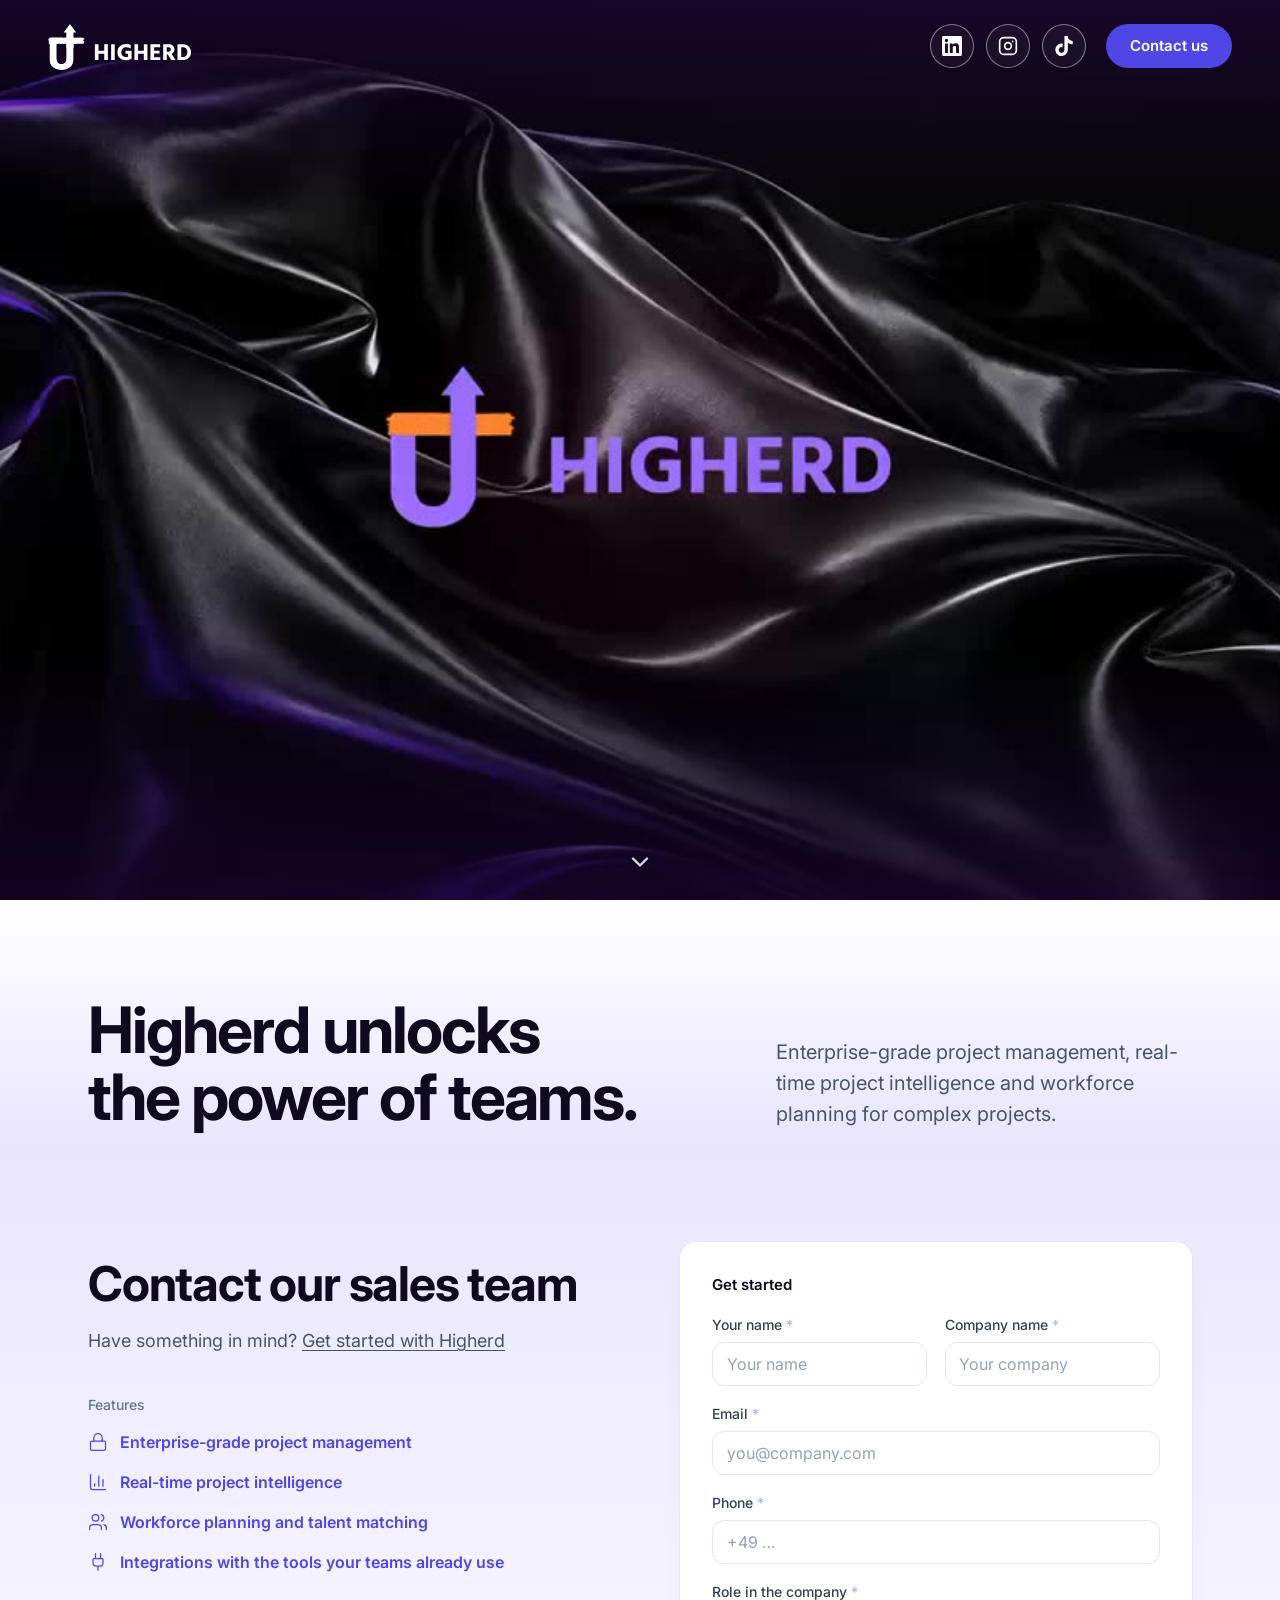
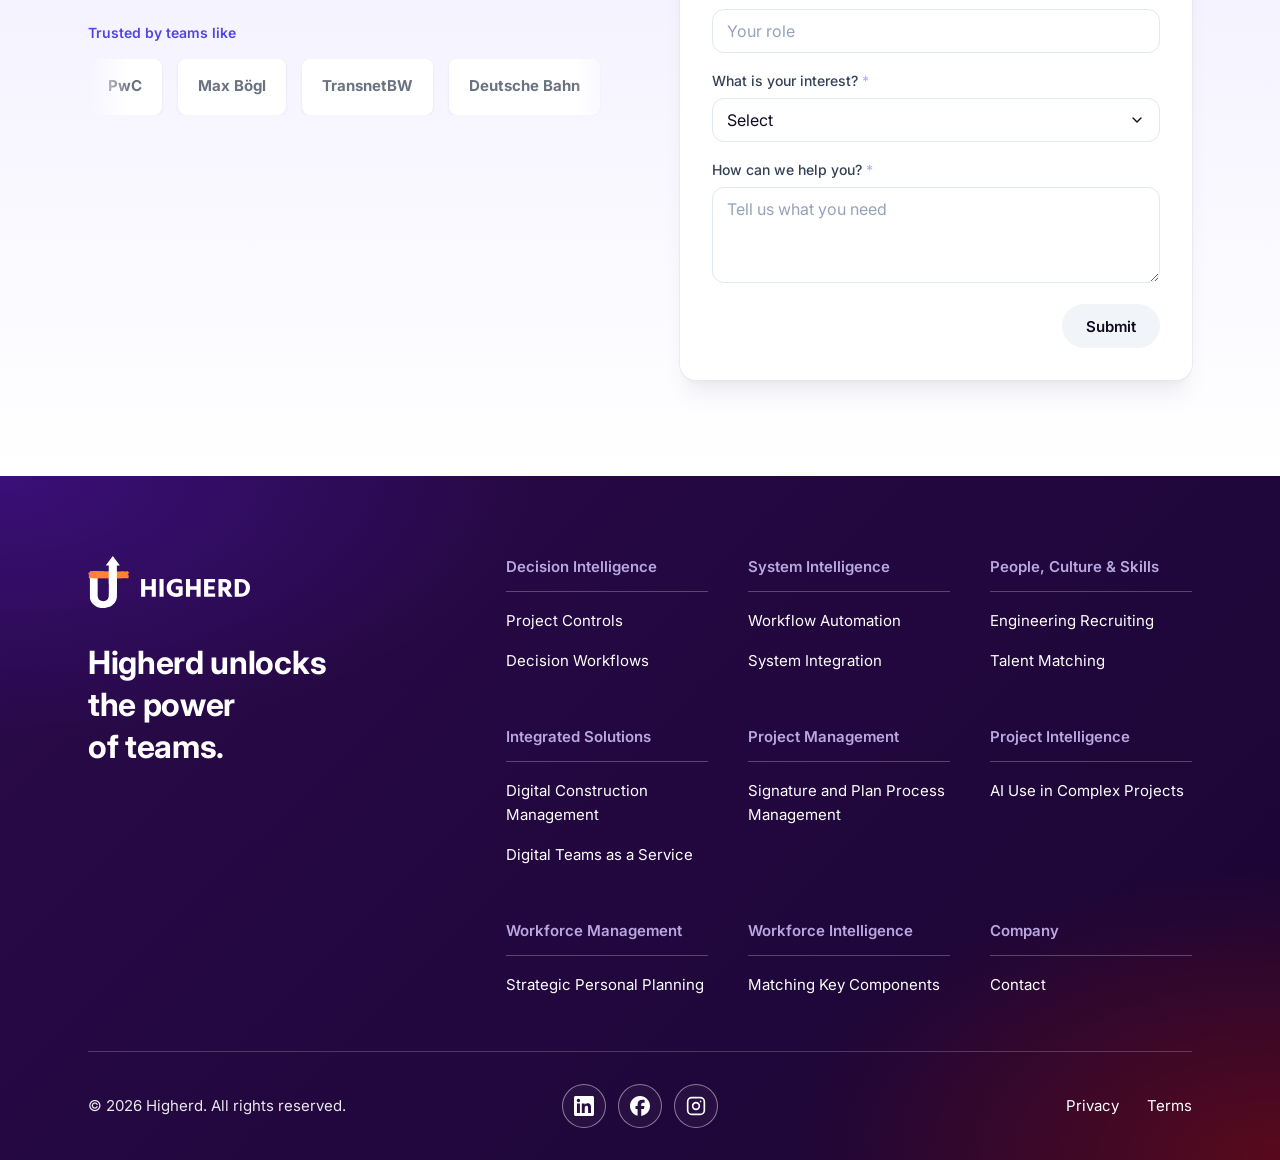
==== commit 125ea23c: "Replace hero video with video2" ====
--- a/index.html
+++ b/index.html
@@ -24,8 +24,8 @@
   <link rel="preconnect" href="https://fonts.gstatic.com" crossorigin>
   <link href="https://fonts.googleapis.com/css2?family=Inter:wght@400;500;600;700&display=swap" rel="stylesheet">
 
-  <link rel="stylesheet" href="css/style.css?v=8">
-  <script src="js/main.js?v=8" defer></script>
+  <link rel="stylesheet" href="css/style.css?v=9">
+  <script src="js/main.js?v=9" defer></script>
 </head>
 <body>
 
@@ -78,9 +78,9 @@
     <section class="hero" aria-label="Higherd brand video">
       <div class="hero__media" aria-hidden="true">
         <video class="hero__video" autoplay muted loop playsinline preload="metadata"
-               poster="assets/img/hero-poster.jpg" tabindex="-1">
-          <source src="assets/video/higherd-hero-mobile.mp4" type="video/mp4" media="(max-width: 768px)">
-          <source src="assets/video/higherd-hero.mp4" type="video/mp4">
+               poster="assets/img/hero-poster.jpg?v=9" tabindex="-1">
+          <source src="assets/video/higherd-hero-mobile.mp4?v=9" type="video/mp4" media="(max-width: 768px)">
+          <source src="assets/video/higherd-hero.mp4?v=9" type="video/mp4">
         </video>
         <div class="hero__overlay"></div>
       </div>
--- a/css/style.css
+++ b/css/style.css
@@ -204,8 +204,9 @@
   inset: 0;
   background: linear-gradient(
     180deg,
-    rgba(26, 5, 51, 0.6),
-    transparent 20%,
+    rgba(26, 5, 51, 0.8),
+    rgba(26, 5, 51, 0.35) 12%,
+    transparent 24%,
     transparent 72%,
     rgba(26, 5, 51, 0.7)
   );
